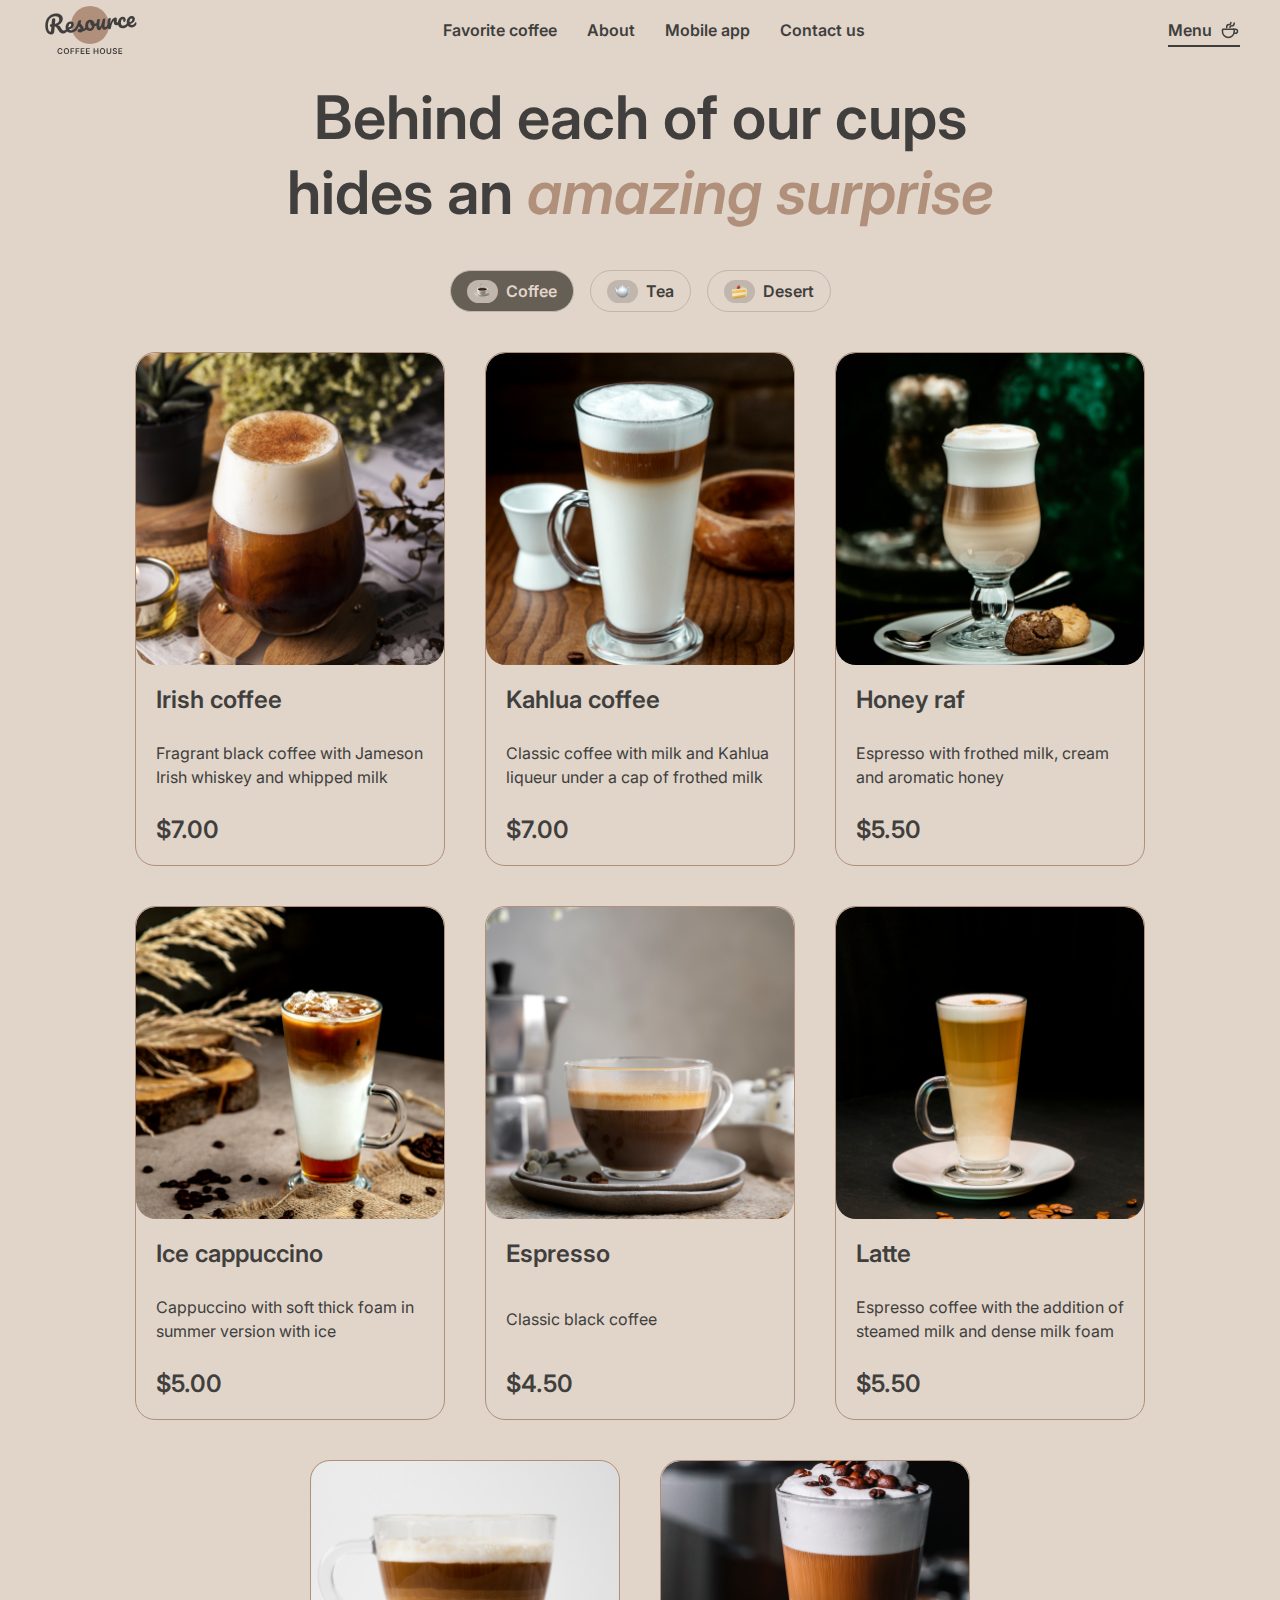
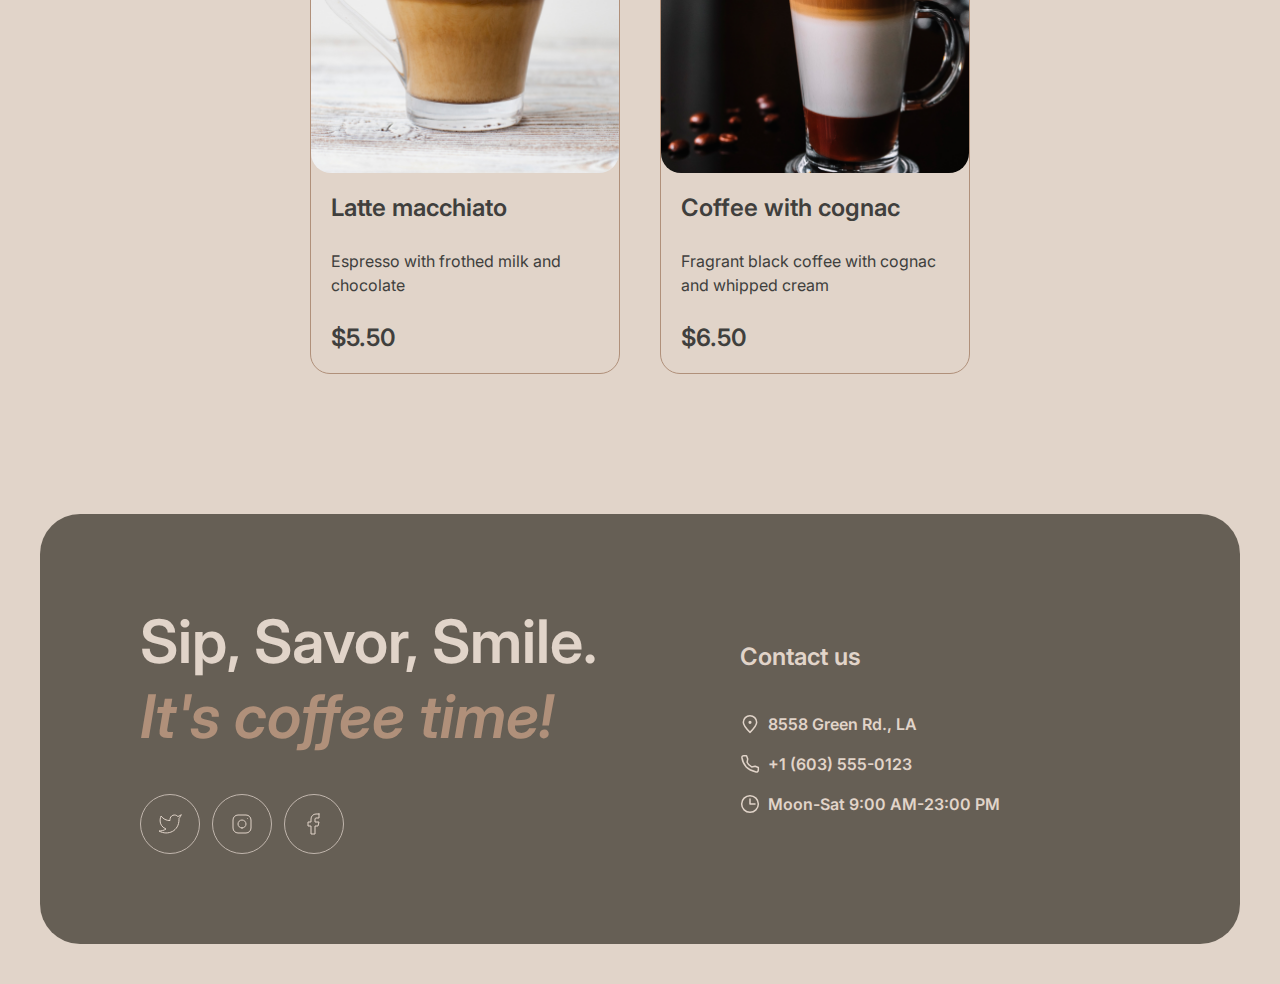
==== menu.html @ 178082c5 "feat: add adaptive all page on site" ====
<!DOCTYPE html>
<html lang="en">
<head>
    <meta charset="UTF-8">
    <meta name="viewport" content="width=device-width, initial-scale=1.0">
    <title>Coffee House</title>
    <link rel="stylesheet" href="style/styleMenu.css">
    <link rel="apple-touch-icon" sizes="180x180" href="assets/favicons/android-chrome-192x192.png">
    <link rel="icon" type="image/png" sizes="32x32" href="assets/favicons/favicon-32x32.png">
    <link rel="icon" type="image/png" sizes="16x16" href="assets/favicons/favicon-16x16.png">
    <link rel="manifest" href="/site.webmanifest">
    <script src="script/scriptMenu.js" defer ></script>
</head>
<body>
    <header class="navigation">
        <div class="container">
        <div class="nav">
            <div class="logo">
                <a href="index.html"><img src="assets/logo.svg" alt="logo"></a>
            </div>
            <div class="burger-icon">
                <span></span>
            </div>
            <div class="nav-links">
                <ul class="nav-links-ul">
                    <li class="nav-li"><a class="nav-li-a" href="#favorite-coffee">Favorite coffee</a></li>
                    <li class="nav-li"> <a class="nav-li-a" href="#about">About</a></li>
                    <li class="nav-li"><a class="nav-li-a" href="#mobile-app">Mobile app</a></li>
                    <li class="nav-li"><a class="nav-li-a" href="#contact-us">Contact us</a></li>
                </ul>
            </div>
            <div class="menu">
                <a class="menu-nav-a" href="menu.html">Menu</a>
                <img src="assets/coffee-cup.svg" alt="menu-icon">
            </div>
            <!-- Burger-menu -->
            <div class="burger-menu">
                <div class="nav-links-burger">
                    <ul class="nav-links-ul-burger">
                        <li class="nav-li-burger"><a class="nav-li-a-burger" href="#favorite-coffee">Favorite coffee</a></li>
                        <li class="nav-li-burger"><a class="nav-li-a-burger" href="#about">About</a></li>
                        <li class="nav-li-burger"><a class="nav-li-a-burger" href="#mobile-app">Mobile app</a></li>
                        <li class="nav-li-burger"><a class="nav-li-a-burger" href="#contact-us">Contact us</a></li>
                    </ul>
                </div>
                <div class="menu-burger">
                    <a class="menu-nav-a-burger" href="menu.html">Menu</a>
                    <img src="assets/coffee-cup.svg" alt="menu-icon-burger">
                </div>
            </div>
        </div>
        </div>
    </header>
    <main class="main-menu">
        <div class="container">
            <div class="menu-page-block">
                <div class="menu-page-block-title">
                    <div class="menu-page-title">
                    <h1 class="menu-page-h1">Behind each of our cups hides an <span class="menu-page-span">amazing surprise </span></h1>
                    </div>
                    <div class="menu-page-links">
                        <div class="menu-page-ul">
                            <a href="#" class="menu-page-a"><img class="menu-page-li-a-img" src="assets/🫖.png" alt="">Coffee</a>
                            <a href="menuTea.html" class="menu-page-a"><img class="menu-page-li-a-img" src="assets/🫖 (1).png" alt="">Tea</a>
                            <a href="menuDesert.html" class="menu-page-a"><img class="menu-page-li-a-img" src="assets/🫖 (2).png" alt="">Desert</a>
                        </div>
                    </div>
                </div>
                <div class="menu-page-full-assortiment">
                    <div class="menu-page-images">
                        <div class="menu-page-images-img">
                            <img class="menu-page-img" src="assets/coffee-1.png" alt="coffee-1">
                        </div>
                        <div class="menu-page-description-coffee">
                            <h4 class="menu-page-h4">Irish coffee</h4>
                            <P class="menu-page-p">Fragrant black coffee with Jameson Irish whiskey and whipped milk</P>
                            <h3 class="menu-page-h3-price">$7.00</h3>
                        </div>
                    </div>
                    <div class="menu-page-images">
                        <div class="menu-page-images-img">
                            <img class="menu-page-img" src="assets/coffee-2.png" alt="coffee-2">
                        </div>
                        <div class="menu-page-description-coffee">
                            <h4 class="menu-page-h4">Kahlua coffee</h4>
                            <P class="menu-page-p">Classic coffee with milk and Kahlua liqueur under a cap of frothed milk</P>
                            <h3 class="menu-page-h3-price">$7.00</h3>
                        </div>
                    </div>
                    <div class="menu-page-images">
                        <div class="menu-page-images-img">
                            <img class="menu-page-img" src="assets/coffee-3.png" alt="">
                        </div>
                        <div class="menu-page-description-coffee">
                            <h4 class="menu-page-h4">Honey raf</h4>
                            <P class="menu-page-p">Espresso with frothed milk, cream and aromatic honey</P>
                            <h3 class="menu-page-h3-price">$5.50</h3>
                        </div>
                    </div>
                    <div class="menu-page-images">
                        <div class="menu-page-images-img">
                            <img class="menu-page-img" src="assets/coffee-4.png" alt="">
                        </div>
                        <div class="menu-page-description-coffee">
                            <h4 class="menu-page-h4">Ice cappuccino</h4>
                            <P class="menu-page-p">Cappuccino with soft thick foam in summer version with ice</P>
                            <h3 class="menu-page-h3-price">$5.00</h3>
                        </div>
                    </div>
                    <div class="menu-page-images">
                        <div class="menu-page-images-img">
                            <img class="menu-page-img" src="assets/coffee-5.png" alt="">
                        </div>
                        <div class="menu-page-description-coffee">
                            <h4 class="menu-page-h4">Espresso</h4>
                            <P class="menu-page-p">Classic black coffee</P>
                            <h3 class="menu-page-h3-price">$4.50</h3>
                        </div>
                    </div>
                    <div class="menu-page-images">
                        <div class="menu-page-images-img">
                            <img class="menu-page-img" src="assets/coffee-6.png" alt="">
                        </div>
                        <div class="menu-page-description-coffee">
                            <h4 class="menu-page-h4">Latte</h4>
                            <P class="menu-page-p">Espresso coffee with the addition of steamed milk and dense milk foam</P>
                            <h3 class="menu-page-h3-price">$5.50</h3>
                        </div>
                    </div>
                    <div class="menu-page-images">
                        <div class="menu-page-images-img">
                            <img class="menu-page-img" src="assets/coffee-7.png" alt="">
                        </div>
                        <div class="menu-page-description-coffee">
                            <h4 class="menu-page-h4">Latte macchiato</h4>
                            <P class="menu-page-p">Espresso with frothed milk and chocolate</P>
                            <h3 class="menu-page-h3-price">$5.50</h3>
                        </div>
                    </div>
                    <div class="menu-page-images">
                        <div class="menu-page-images-img">
                            <img class="menu-page-img" src="assets/coffee-8.png" alt="">
                        </div>
                        <div class="menu-page-description-coffee">
                            <h4 class="menu-page-h4">Coffee with cognac</h4>
                            <P class="menu-page-p">Fragrant black coffee with cognac and whipped cream</P>
                            <h3 class="menu-page-h3-price">$6.50</h3>
                        </div>
                    </div>
                </div>
                <div class="refresh-assoriment">
                    <a class="refresh-assortiment-button"><img class="refresh-img" src="assets/button-icon-dark.svg" alt=""></a>
                </div>
            </div>
        </div>
    </main>
    <footer class="footer" id="contact-us">
        <div class="container">
            <div class="footer-block">
                <div class="footer-coffee-time">
                    <h1 class="h1-footer-coffee-time">
                        Sip, Savor, Smile. <span class="span-footer-coffee-time">It's coffee time!</span></h1>
                    <div class="footer-social-network">
                        <a class="a-icon-footer-social" href="#"><img class="icon-footer-social-network" src="assets/twitter.svg" alt=""></a>
                        <a class="a-icon-footer-social" href="#"><img class="icon-footer-social-network" src="assets/instagram.svg" alt=""></a>
                        <a class="a-icon-footer-social" href="#"><img class="icon-footer-social-network" src="assets/facebook.svg" alt=""></a>
                    </div>
                </div>
                <div class="footer-contact-us">
                    <h1 class="footer-contact-us-title">Contact us</h1>
                    <div class="footer-contact-us-info">
                        <ul class="ul-footer-contact-us-info" >
                            <li class="li-footer-contact-us-info" >
                                <address class="a-footer-contact-us-info">
                                <img src="assets/pin-alt.svg" alt="">
                                <a class="a-footer-contact-us-info-text" href="https://maps.google.com?q=8558%20Green%20Rd.,%20LA" target="_blank">
                                    8558 Green Rd., LA
                                </a>
                            </address></li>
                            <li class="li-footer-contact-us-info" ><a  class="a-footer-contact-us-info" href="tel:+380931158146"> <img src="assets/phone.svg" alt="">+1 (603) 555-0123</a></li>
                            <li class="li-footer-contact-us-info" ><img src="assets/clock.svg" alt="">Moon-Sat 9:00 AM-23:00 PM</li>
                        </ul>
                    </div>
                </div>
            </div>
        </div>
    </footer>
</body>
</html>
---- style/styleMenu.css ----
@import url('https://fonts.googleapis.com/css2?family=Inter:wght@400;600;700&display=swap');
@import url('https://fonts.googleapis.com/css2?family=Manrope:wght@400;700&display=swap');
* {
    padding: 0;
    margin: 0;
    box-sizing: border-box;
}
ul {
    list-style-type: none;
}

a {
    text-decoration: none;
}
html {
    scroll-behavior: smooth;
}

body {
    background: #E1D4C9;
}
body._lock {
    overflow: hidden;
}
.hidden {
    display: none !important;
}

.container {
    max-width: 90rem;
    margin: 0 auto;
    padding: 0 40px;
}
 /* Navigation block */

.navigation {
    margin-bottom: 20px;
}
.nav {
    display: flex;
    justify-content: space-between;
    height: 60px;
}
.logo {
    z-index: 5;
}
.nav-links {
    display: flex;
    align-items: center;
}

.nav-links-ul {
    display: flex;
    gap: 30px;
}
.nav-li {
    position: relative;
    display: inline-block;
    color: #403F3D;
    font-family: Inter;
    font-size: 16px;
    font-style: normal;
    font-weight: 600;
    line-height: 150%;
    cursor: pointer;
}




.nav-li:before,
.nav-li:after {
    content: '';
    position: absolute;
    width: 0;
    height: 2px;
    bottom: -4px;
    transition: width 0.5s ease;
}

.nav-li:before {
    left: 50%;
    background-color: #403F3D;
    transform-origin: 100% 50%;
}

.nav-li:after {
    right: 50%;
    background-color: #403F3D;
    transform-origin: 0 50%;
}

.nav-li:hover:before,
.nav-li:hover:after {
    width: 50%;
}
.nav-li-a {
    color: #403F3D;
}


.nav-li-last:before {
    left: 50%;
    background-color: #403F3D;
    transform-origin: 100% 50%;
}

.nav-li-last:after {
    right: 50%;
    background-color: #403F3D;
    transform-origin: 0 50%;
}

.nav-li-last:hover:before,
.nav-li-last:hover:after {
    width: 50%;
}


.menu {
    display: flex;
    align-items: center;
    position: relative;
}



.menu-nav-a {
    position: relative;
    display: relative;
    color: #403F3D;
    font-family: Inter;
    font-size: 16px;
    font-style: normal;
    font-weight: 600;
    line-height: 150%;
    padding-right: 8px ;
}

.menu:before,
.menu:after {
    content: '';
    position: absolute;
    width: 100%;
    height: 2px;
    bottom: 13px;
    transition: width 0.5s ease;
    background-color: #403F3D;
}





/*  Menu page coffee block */




.menu-page-block {
    margin-bottom: 100px;
}
.menu-page-block-title {
    display: flex;
    justify-content: center;
    align-items: center;
    flex-direction: column;
    margin-bottom: 40px;
}
.menu-page-title {
    text-align: center;
    max-width: 800px;
    margin-bottom: 40px;
}

.menu-page-h1 {
color: #403F3D;
text-align: center;
font-family: Inter;
font-size: 60px;
font-style: normal;
font-weight: 600;
line-height: 125%;
}
.menu-page-span {
color: #B0907A;
font-family: Inter;
font-size: 60px;
font-style: italic;
font-weight: 600;
line-height: 125%;
}
.menu-page-links {
    display: flex;
}
.menu-page-ul {
    display: flex;
    gap: 16px;
    justify-content: center;
}
.menu-page-a {
display: flex;
padding: 8px 16px;
justify-content: center;
align-items: center;
gap: 8px;
border-radius: 100px;
border: 1px solid #C1B6AD;
color: #403F3D;
font-family: Inter;
font-size: 16px;
font-style: normal;
font-weight: 600;
line-height: 150%;
cursor: pointer;
}
.menu-page-a:nth-child(1) {
    background: #665F55;
    color: #E1D4C9;
}
.menu-page-a:hover {
    background: #665F55;
    color: #E1D4C9;
}

.menu-page-li-a-img {
display: flex;
padding: 3px 7px;
justify-content: center;
align-items: center;
border-radius: 100px;
background:#C1B6AD;
}
.menu-page-full-assortiment {
    display: flex;
    flex-wrap: wrap;
    justify-content: center;
    gap: 40px;
}
.menu-page-images {
display: flex;
flex-direction: column;
max-width: 310px;
border: solid 1px #B0907A;
border-radius: 20px;
cursor: pointer;
position: relative;
overflow: hidden;
}
.menu-page-images-img {
    position: relative;
    overflow: hidden;
    border-radius: 20px;
}
.menu-page-img {
    height: 100%;
    width: 100%;
    transition: transform 0.5s ease-out;
}
.menu-page-img:hover {
    transform: scale(1.1);
}
.menu-page-description-coffee {
    display: flex;
    flex-direction: column;
    height: 200px;
    padding: 20px;
    justify-content: space-between;
}
.menu-page-h4 {
color: #403F3D;
font-family: Inter;
font-size: 24px;
font-style: normal;
font-weight: 600;
line-height: 125%;
}
.menu-page-p {
color: #403F3D;
font-family: Inter;
font-size: 16px;
font-style: normal;
font-weight: 400;
line-height: 150%;
}
.menu-page-h3-price {
color:#403F3D;
font-family: Inter;
font-size: 24px;
font-style: normal;
font-weight: 600;
line-height: 125%;
}
.refresh-assoriment {
    display: flex;
    justify-content: center;
    margin-top: 40px;
}
.refresh-img {
    border-radius: 100px;
}

/* footer */

.footer {
    margin-bottom: 40px;
}
.footer-block {
    display: flex;
    background-color: #665F55;
    align-items: center;
    border-radius: 40px;
    gap: 100px;
    height: 430px;
}
.footer-coffee-time {
    width: 530px;
    height: 250px;
    margin-left: 100px;
}
.h1-footer-coffee-time {
color: #E1D4C9;
font-family: Inter;
font-size: 60px;
font-style: normal;
font-weight: 600;
line-height: 125%;
margin-bottom: 40px;
}
.span-footer-coffee-time {
    color: #B0907A;
    font-family: Inter;
    font-size: 60px;
    font-style: italic;
    font-weight: 600;
    line-height: 125%;
}
.footer-social-network {
    display: flex;
    gap: 12px;
    height: 60px;
}

.a-icon-footer-social {
    display: flex;
    flex-direction: row;
    width: 60px;
    height: 60px;
    border-radius: 100px;
    border: 1px solid #C1B6AD;
    align-items: center;
    justify-content: center;
    transition: background-color 0.5s ease;
}
.a-icon-footer-social:hover {
    background-color: #E1D4C9;
    color: #000;
}
.icon-footer-social-network {
    width: 24px;
    height: 24px;
    transition: color 0.5s ease;
}
.a-icon-footer-social:hover .icon-footer-social-network {
    filter: invert(1);
    color: #000;
}

.footer-contact-us {
    width: 530px;
    display: flex;
    flex-direction: column;
    gap: 40px;
}
.footer-contact-us-title {
color: #E1D4C9;
font-family: Inter;
font-size: 24px;
font-style: normal;
font-weight: 600;
line-height: 125%;
}
.footer-contact-us-info {
    display: flex;
    flex-direction: column;
    gap: 4px;
}
.ul-footer-contact-us-info {
    display: flex;
    flex-direction: column;
    gap: 16px;
}

.li-footer-contact-us-info {
display: flex;
justify-items: center;
color: #E1D4C9;
font-family: Inter;
font-size: 16px;
font-style: normal;
font-weight: 600;
line-height: 150%;
gap: 8px;
align-items: center;
}

.a-footer-contact-us-info::before {
    content: "";
    position: absolute;
    bottom: -5px;
    left: 50%;
    width: 0;
    height: 2px;
    background-color: #E1D4C9;
    transition: width 0.3s ease;
    transform: translateX(-50%);
    gap: 4px;
}

.a-footer-contact-us-info:hover::before {
    width: 100%;
}


.a-footer-contact-us-info {
    color: #E1D4C9;
font-family: Inter;
font-size: 16px;
font-style: normal;
font-weight: 600;
line-height: 150%;
position: relative;
cursor: pointer;
display: flex;
gap: 8px;
}
.a-footer-contact-us-info-text {
    color: #E1D4C9;
    font-family: Inter;
    font-size: 16px;
    font-style: normal;
    font-weight: 600;
    line-height: 150%;
    position: relative;
    cursor: pointer;
    display: flex;
    gap: 8px;
}


/*  BURGER MENU */

.burger-icon {
    display: none;
    cursor: pointer;
}
.burger-menu {
    display: none;
}



/* MEDIA */

@media screen and (max-width: 980px) {
    .h1-footer-coffee-time, .span-footer-coffee-time {
        font-size: 40px;
    }
    .footer-coffee-time {
        width: 440px;
        height: 200px;
        margin-left: 100px;
    }
    .footer-contact-us-title {
        font-size: 16px;
        line-height: 100%;
    }
    .footer-contact-us {
        width: 440px;
        height: 230px;
    }
    .li-footer-contact-us-info {
        font-size: 12px;
        line-height: 125%;
    }
    .a-footer-contact-us-info {
        font-size: 12px;
        line-height: 125%;
    }
    .menu-page-h1, .menu-page-span {
        font-size: 60px;
    }
}


@media screen and (max-width: 768px) {
    .burger-icon {
        z-index: 5;
        display: block;
        position: relative;
        width: 44px;
        height: 44px;
        cursor: pointer;
        border: 1px solid #665F55;
        border-radius: 50%;
        top: 5px;
    }
    .burger-icon span,
    .burger-icon::before {
        left: 0;
        position: absolute;
        height: 5%;
        width: 50%;
        transition: all 0.3 ease 0s;
        background-color: #403F3D;
    }
    .burger-icon::before,
    .burger-icon::after {
        content: '';
    }
    .burger-icon::before {
        top: 15px;
        left: 10px;
    }
    .burger-icon span {
        bottom: 15px;
        left: 10px;
    }
    .burger-icon._active span {
        top: 50%;
        transform: rotate(-45deg);
    }
    .burger-icon._active::before {
        top: 50%;
        transform: rotate(45deg);
    }

    .nav-links {
        display: none;
    }
    .menu {
        display: none;
    }
    .nav::before {
        content: '';
        position: fixed;
        top: 0;
        left: 0;
        width: 100%;
        height: 70px;
    }

    .burger-menu {
        transform: translate(100%, 0px);
        display: flex;
        flex-direction: column;
        position: fixed;
        top: 0;
        left: 0;
        width: 100%;
        height: 100%;
        background-color: #E1D4C9;
        transition: transform 0.3s ease;
        overflow: auto;
        align-items: center;
        text-align: center;
        justify-content: center;
        gap: 100px;
        z-index: 1;
    }
    .burger-menu._active {
        transform: translate(0px, 0px);
    }
    .nav-links-burger {
        display: flex;
    }
    .nav-links-ul-burger {
        display: flex;
        flex-direction: column;
        gap: 60px;
    }
    .nav-li-a-burger {
        color: #403F3D;
        font-size: 32px;
        font-style: normal;
        font-weight: 600;
        line-height: 125%;
    }
    .menu-nav-a-burger {
        color: #403F3D;
        font-family: Inter;
        font-size: 32px;
        font-style: normal;
        font-weight: 600;
        line-height: 125%;
    }
    .footer-block {
        flex-direction: column;
        height: 100%;
        padding: 100px 0;
    }
    .footer-coffee-time {
        max-width: 568px;
        height: 100%;
        margin: 0;
    }
    .h1-footer-coffee-time, .span-footer-coffee-time {
        font-size: 60px;
    }
    .footer-contact-us {
        max-width: 568px;
        height: 100%;
    }
    .footer-contact-us-title {
        font-size: 24px;
        line-height: 125%;
    }
    .li-footer-contact-us-info {
        font-size: 16px;
        line-height: 150%;
    }
    .a-footer-contact-us-info {
        font-size: 16px;
        line-height: 150%;
    }

    @media screen and (max-width: 600px) {
        .buttons-mobile-app-download {
            flex-direction: column;
        }
        .footer-coffee-time {
            width: 316px;
        }
        .footer-contact-us {
            width: 316px;
        }
    }

    @media screen and (max-width: 460px) {
        .container {
            padding: 0 16px;
        }
    }
    @media screen and (max-width: 380px) {
        .menu-page-ul {
            gap: 8px;
        }
    }
}
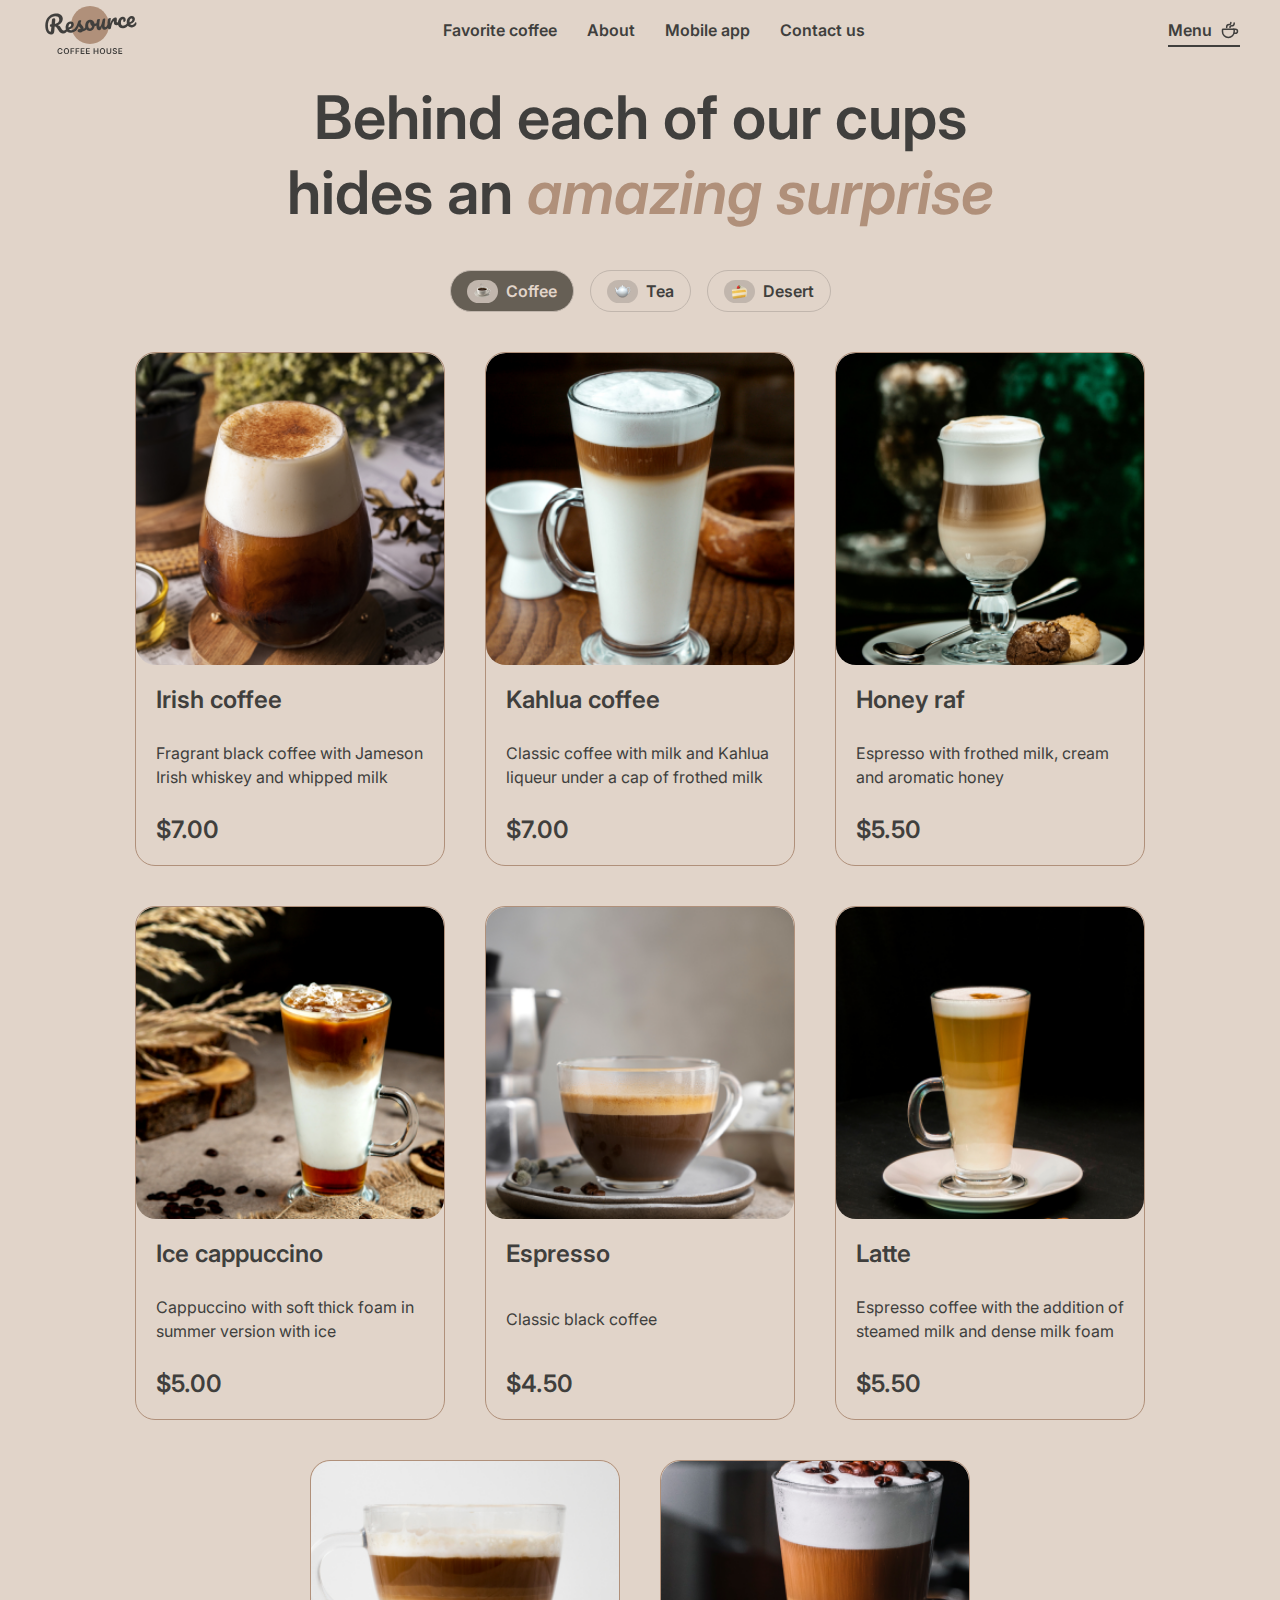
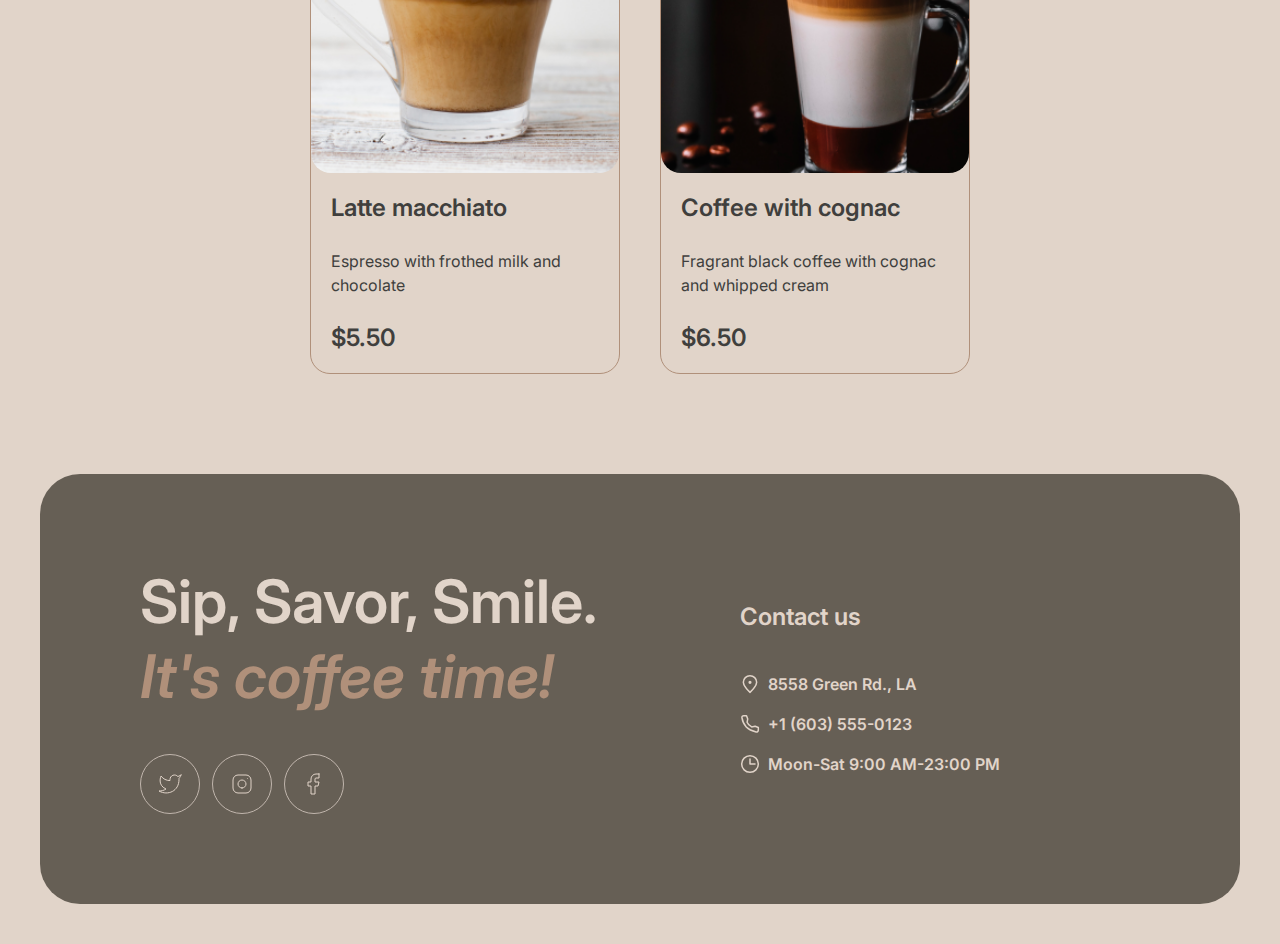
==== commit 27eccf3f: "fix: page menu, add functional on page" ====
--- a/menu.html
+++ b/menu.html
@@ -23,9 +23,9 @@
             </div>
             <div class="nav-links">
                 <ul class="nav-links-ul">
-                    <li class="nav-li"><a class="nav-li-a" href="#favorite-coffee">Favorite coffee</a></li>
-                    <li class="nav-li"> <a class="nav-li-a" href="#about">About</a></li>
-                    <li class="nav-li"><a class="nav-li-a" href="#mobile-app">Mobile app</a></li>
+                    <li class="nav-li"><a class="nav-li-a" href="index.html#favorite-coffee">Favorite coffee</a></li>
+                    <li class="nav-li"> <a class="nav-li-a" href="index.html#about">About</a></li>
+                    <li class="nav-li"><a class="nav-li-a" href="index.html#mobile-app">Mobile app</a></li>
                     <li class="nav-li"><a class="nav-li-a" href="#contact-us">Contact us</a></li>
                 </ul>
             </div>
@@ -37,9 +37,9 @@
             <div class="burger-menu">
                 <div class="nav-links-burger">
                     <ul class="nav-links-ul-burger">
-                        <li class="nav-li-burger"><a class="nav-li-a-burger" href="#favorite-coffee">Favorite coffee</a></li>
-                        <li class="nav-li-burger"><a class="nav-li-a-burger" href="#about">About</a></li>
-                        <li class="nav-li-burger"><a class="nav-li-a-burger" href="#mobile-app">Mobile app</a></li>
+                        <li class="nav-li-burger"><a class="nav-li-a-burger" href="index.html#favorite-coffee">Favorite coffee</a></li>
+                        <li class="nav-li-burger"><a class="nav-li-a-burger" href="index.html#about">About</a></li>
+                        <li class="nav-li-burger"><a class="nav-li-a-burger" href="index.html#mobile-app">Mobile app</a></li>
                         <li class="nav-li-burger"><a class="nav-li-a-burger" href="#contact-us">Contact us</a></li>
                     </ul>
                 </div>
@@ -60,14 +60,14 @@
                     </div>
                     <div class="menu-page-links">
                         <div class="menu-page-ul">
-                            <a href="#" class="menu-page-a"><img class="menu-page-li-a-img" src="assets/🫖.png" alt="">Coffee</a>
-                            <a href="menuTea.html" class="menu-page-a"><img class="menu-page-li-a-img" src="assets/🫖 (1).png" alt="">Tea</a>
-                            <a href="menuDesert.html" class="menu-page-a"><img class="menu-page-li-a-img" src="assets/🫖 (2).png" alt="">Desert</a>
-                        </div>
-                    </div>
-                </div>
-                <div class="menu-page-full-assortiment">
-                    <div class="menu-page-images">
+                            <a id="menu-coffee"  class="menu-page-a coffee-active-menu menu-active"><img class="menu-page-li-a-img" src="assets/🫖.png" alt="">Coffee</a>
+                            <a id="menu-tea"  class="menu-page-a tea-active-menu"><img class="menu-page-li-a-img" src="assets/🫖 (1).png" alt="">Tea</a>
+                            <a id="menu-desert" class="menu-page-a desert-active-menu"><img class="menu-page-li-a-img" src="assets/🫖 (2).png" alt="">Desert</a>
+                        </div>
+                    </div>
+                </div>
+                <div class="menu-page-full-assortiment menu-coffee-assortiment">
+                    <div class="menu-page-images page-images-coffee">
                         <div class="menu-page-images-img">
                             <img class="menu-page-img" src="assets/coffee-1.png" alt="coffee-1">
                         </div>
@@ -77,7 +77,7 @@
                             <h3 class="menu-page-h3-price">$7.00</h3>
                         </div>
                     </div>
-                    <div class="menu-page-images">
+                    <div class="menu-page-images page-images-coffee">
                         <div class="menu-page-images-img">
                             <img class="menu-page-img" src="assets/coffee-2.png" alt="coffee-2">
                         </div>
@@ -87,7 +87,7 @@
                             <h3 class="menu-page-h3-price">$7.00</h3>
                         </div>
                     </div>
-                    <div class="menu-page-images">
+                    <div class="menu-page-images page-images-coffee">
                         <div class="menu-page-images-img">
                             <img class="menu-page-img" src="assets/coffee-3.png" alt="">
                         </div>
@@ -97,7 +97,7 @@
                             <h3 class="menu-page-h3-price">$5.50</h3>
                         </div>
                     </div>
-                    <div class="menu-page-images">
+                    <div class="menu-page-images page-images-coffee">
                         <div class="menu-page-images-img">
                             <img class="menu-page-img" src="assets/coffee-4.png" alt="">
                         </div>
@@ -107,7 +107,7 @@
                             <h3 class="menu-page-h3-price">$5.00</h3>
                         </div>
                     </div>
-                    <div class="menu-page-images">
+                    <div class="menu-page-images page-images-coffee">
                         <div class="menu-page-images-img">
                             <img class="menu-page-img" src="assets/coffee-5.png" alt="">
                         </div>
@@ -117,7 +117,7 @@
                             <h3 class="menu-page-h3-price">$4.50</h3>
                         </div>
                     </div>
-                    <div class="menu-page-images">
+                    <div class="menu-page-images page-images-coffee">
                         <div class="menu-page-images-img">
                             <img class="menu-page-img" src="assets/coffee-6.png" alt="">
                         </div>
@@ -127,7 +127,7 @@
                             <h3 class="menu-page-h3-price">$5.50</h3>
                         </div>
                     </div>
-                    <div class="menu-page-images">
+                    <div class="menu-page-images page-images-coffee">
                         <div class="menu-page-images-img">
                             <img class="menu-page-img" src="assets/coffee-7.png" alt="">
                         </div>
@@ -137,7 +137,7 @@
                             <h3 class="menu-page-h3-price">$5.50</h3>
                         </div>
                     </div>
-                    <div class="menu-page-images">
+                    <div class="menu-page-images page-images-coffee">
                         <div class="menu-page-images-img">
                             <img class="menu-page-img" src="assets/coffee-8.png" alt="">
                         </div>
@@ -148,7 +148,137 @@
                         </div>
                     </div>
                 </div>
-                <div class="refresh-assoriment">
+                <div class="refresh-assoriment refresh-assort-coffee hidden">
+                    <a class="refresh-assortiment-button"><img class="refresh-img" src="assets/button-icon-dark.svg" alt=""></a>
+                </div>
+                <div class="menu-page-full-assortiment menu-tea-assortiment hidden">
+                    <div class="menu-page-images page-images-tea">
+                        <div class="menu-page-images-img">
+                            <img class="menu-page-img" src="assets/tea-1.png" alt="coffee-1">
+                        </div>
+                        <div class="menu-page-description-coffee">
+                            <h4 class="menu-page-h4">Irish coffee</h4>
+                            <P class="menu-page-p">Fragrant black coffee with Jameson Irish whiskey and whipped milk</P>
+                            <h3 class="menu-page-h3-price">$7.00</h3>
+                        </div>
+                    </div>
+                    <div class="menu-page-images page-images-tea">
+                        <div class="menu-page-images-img">
+                            <img class="menu-page-img" src="assets/tea-2.png" alt="coffee-2">
+                        </div>
+                        <div class="menu-page-description-coffee">
+                            <h4 class="menu-page-h4">Kahlua coffee</h4>
+                            <P class="menu-page-p">Classic coffee with milk and Kahlua liqueur under a cap of frothed milk</P>
+                            <h3 class="menu-page-h3-price">$7.00</h3>
+                        </div>
+                    </div>
+                    <div class="menu-page-images page-images-tea">
+                        <div class="menu-page-images-img">
+                            <img class="menu-page-img" src="assets/tea-3.png" alt="">
+                        </div>
+                        <div class="menu-page-description-coffee">
+                            <h4 class="menu-page-h4">Honey raf</h4>
+                            <P class="menu-page-p">Espresso with frothed milk, cream and aromatic honey</P>
+                            <h3 class="menu-page-h3-price">$5.50</h3>
+                        </div>
+                    </div>
+                    <div class="menu-page-images page-images-tea">
+                        <div class="menu-page-images-img">
+                            <img class="menu-page-img" src="assets/tea-4.png" alt="">
+                        </div>
+                        <div class="menu-page-description-coffee">
+                            <h4 class="menu-page-h4">Ice cappuccino</h4>
+                            <P class="menu-page-p">Cappuccino with soft thick foam in summer version with ice</P>
+                            <h3 class="menu-page-h3-price">$5.00</h3>
+                        </div>
+                    </div>
+                </div>
+                <div class="refresh-assoriment refresh-assort-tea hidden">
+                    <a class="refresh-assortiment-button"><img class="refresh-img" src="assets/button-icon-dark.svg" alt=""></a>
+                </div>
+                <div class="menu-page-full-assortiment menu-desert-assortiment hidden">
+                    <div class="menu-page-images page-images-desert">
+                        <div class="menu-page-images-img">
+                            <img class="menu-page-img" src="assets/dessert-1.png" alt="coffee-1">
+                        </div>
+                        <div class="menu-page-description-coffee">
+                            <h4 class="menu-page-h4">Irish coffee</h4>
+                            <P class="menu-page-p">Fragrant black coffee with Jameson Irish whiskey and whipped milk</P>
+                            <h3 class="menu-page-h3-price">$7.00</h3>
+                        </div>
+                    </div>
+                    <div class="menu-page-images page-images-desert">
+                        <div class="menu-page-images-img">
+                            <img class="menu-page-img" src="assets/dessert-2.png" alt="coffee-2">
+                        </div>
+                        <div class="menu-page-description-coffee">
+                            <h4 class="menu-page-h4">Kahlua coffee</h4>
+                            <P class="menu-page-p">Classic coffee with milk and Kahlua liqueur under a cap of frothed milk</P>
+                            <h3 class="menu-page-h3-price">$7.00</h3>
+                        </div>
+                    </div>
+                    <div class="menu-page-images page-images-desert">
+                        <div class="menu-page-images-img">
+                            <img class="menu-page-img" src="assets/dessert-3.png" alt="">
+                        </div>
+                        <div class="menu-page-description-coffee">
+                            <h4 class="menu-page-h4">Honey raf</h4>
+                            <P class="menu-page-p">Espresso with frothed milk, cream and aromatic honey</P>
+                            <h3 class="menu-page-h3-price">$5.50</h3>
+                        </div>
+                    </div>
+                    <div class="menu-page-images page-images-desert">
+                        <div class="menu-page-images-img">
+                            <img class="menu-page-img" src="assets/dessert-4.png" alt="">
+                        </div>
+                        <div class="menu-page-description-coffee">
+                            <h4 class="menu-page-h4">Ice cappuccino</h4>
+                            <P class="menu-page-p">Cappuccino with soft thick foam in summer version with ice</P>
+                            <h3 class="menu-page-h3-price">$5.00</h3>
+                        </div>
+                    </div>
+                    <div class="menu-page-images page-images-desert">
+                        <div class="menu-page-images-img">
+                            <img class="menu-page-img" src="assets/dessert-5.png" alt="">
+                        </div>
+                        <div class="menu-page-description-coffee">
+                            <h4 class="menu-page-h4">Espresso</h4>
+                            <P class="menu-page-p">Classic black coffee</P>
+                            <h3 class="menu-page-h3-price">$4.50</h3>
+                        </div>
+                    </div>
+                    <div class="menu-page-images page-images-desert">
+                        <div class="menu-page-images-img">
+                            <img class="menu-page-img" src="assets/dessert-6.png" alt="">
+                        </div>
+                        <div class="menu-page-description-coffee">
+                            <h4 class="menu-page-h4">Latte</h4>
+                            <P class="menu-page-p">Espresso coffee with the addition of steamed milk and dense milk foam</P>
+                            <h3 class="menu-page-h3-price">$5.50</h3>
+                        </div>
+                    </div>
+                    <div class="menu-page-images page-images-desert">
+                        <div class="menu-page-images-img">
+                            <img class="menu-page-img" src="assets/dessert-7.png" alt="">
+                        </div>
+                        <div class="menu-page-description-coffee">
+                            <h4 class="menu-page-h4">Latte macchiato</h4>
+                            <P class="menu-page-p">Espresso with frothed milk and chocolate</P>
+                            <h3 class="menu-page-h3-price">$5.50</h3>
+                        </div>
+                    </div>
+                    <div class="menu-page-images page-images-desert">
+                        <div class="menu-page-images-img">
+                            <img class="menu-page-img" src="assets/dessert-8.png" alt="">
+                        </div>
+                        <div class="menu-page-description-coffee">
+                            <h4 class="menu-page-h4">Coffee with cognac</h4>
+                            <P class="menu-page-p">Fragrant black coffee with cognac and whipped cream</P>
+                            <h3 class="menu-page-h3-price">$6.50</h3>
+                        </div>
+                    </div>
+                </div>
+                <div class="refresh-assoriment refresh-assort-desert hidden">
                     <a class="refresh-assortiment-button"><img class="refresh-img" src="assets/button-icon-dark.svg" alt=""></a>
                 </div>
             </div>
--- a/style/styleMenu.css
+++ b/style/styleMenu.css
@@ -214,10 +214,11 @@
 line-height: 150%;
 cursor: pointer;
 }
-.menu-page-a:nth-child(1) {
+.menu-active {
     background: #665F55;
     color: #E1D4C9;
 }
+
 .menu-page-a:hover {
     background: #665F55;
     color: #E1D4C9;
@@ -256,9 +257,10 @@
     height: 100%;
     width: 100%;
     transition: transform 0.5s ease-out;
+    transform: scale(1.1);
 }
 .menu-page-img:hover {
-    transform: scale(1.1);
+    transform: scale(1);
 }
 .menu-page-description-coffee {
     display: flex;
@@ -299,6 +301,11 @@
 .refresh-img {
     border-radius: 100px;
 }
+
+/* Modal window for menu */
+
+
+
 
 /* footer */
 
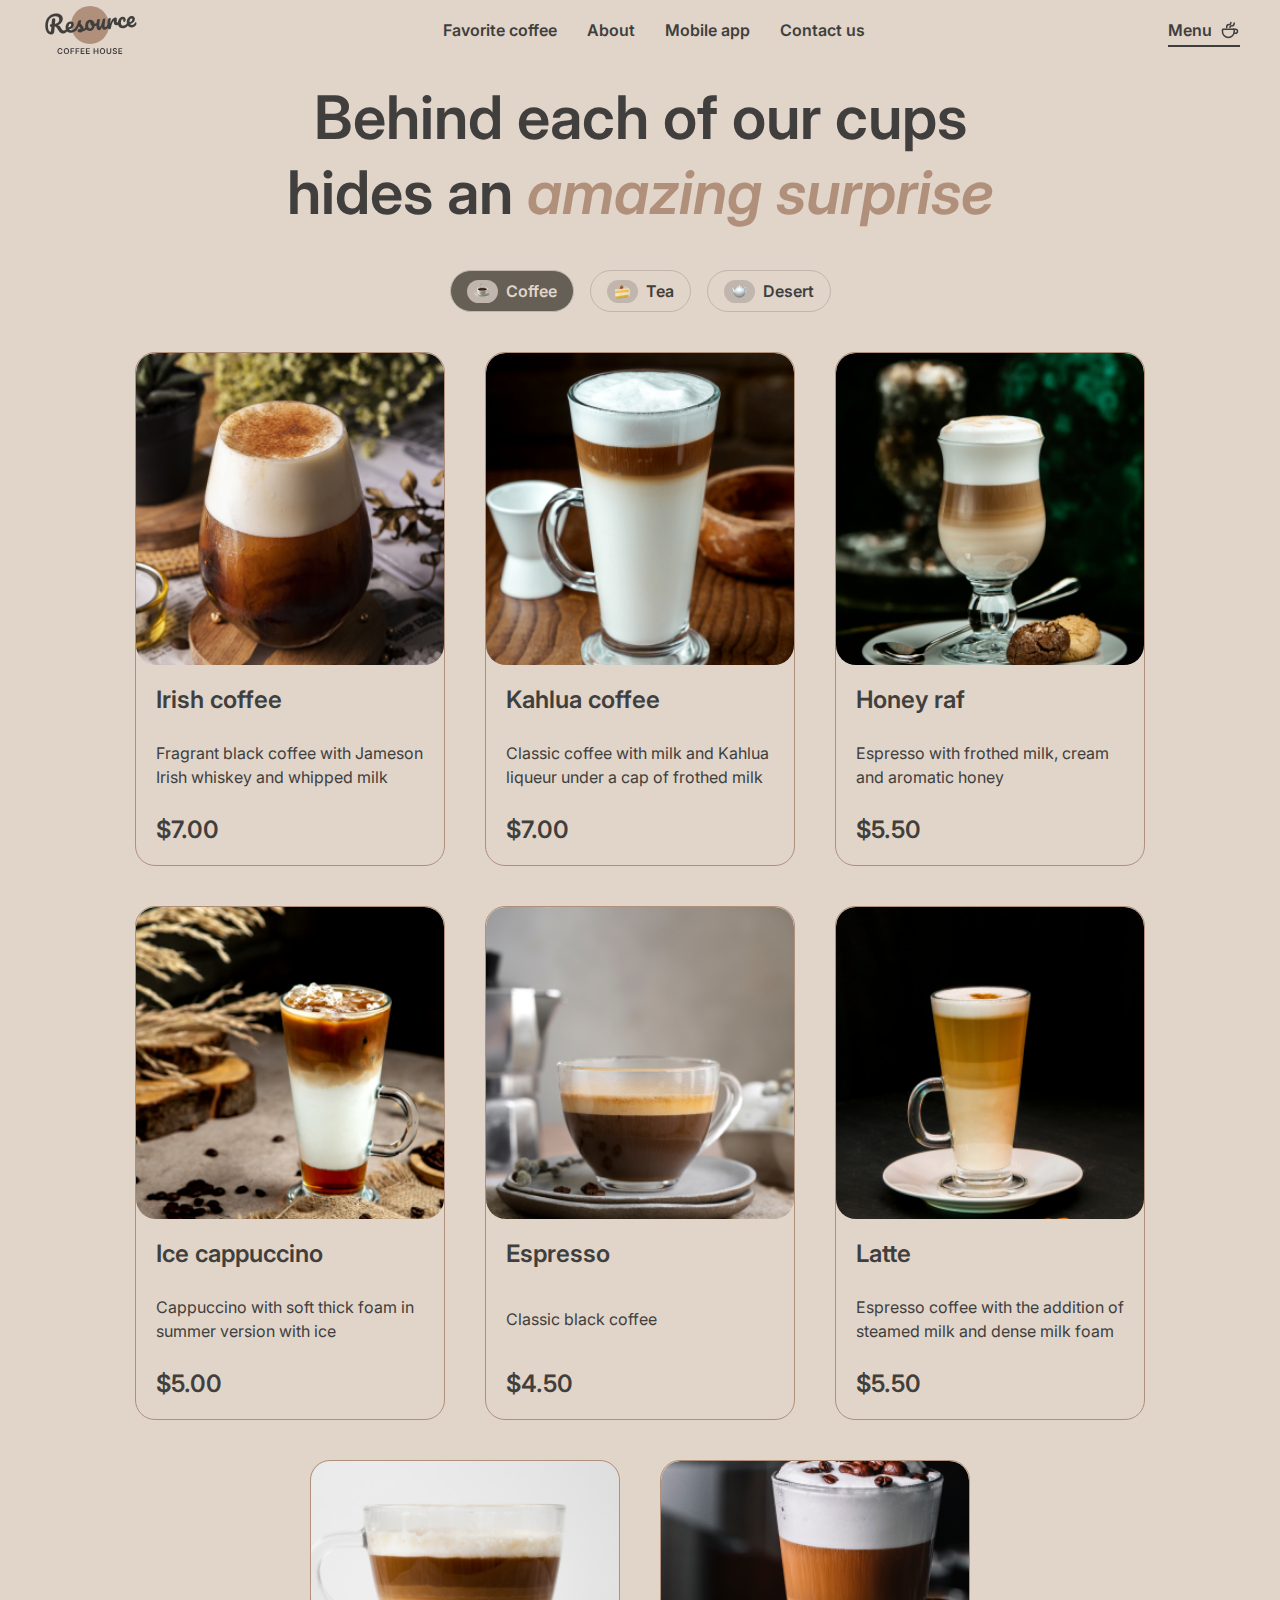
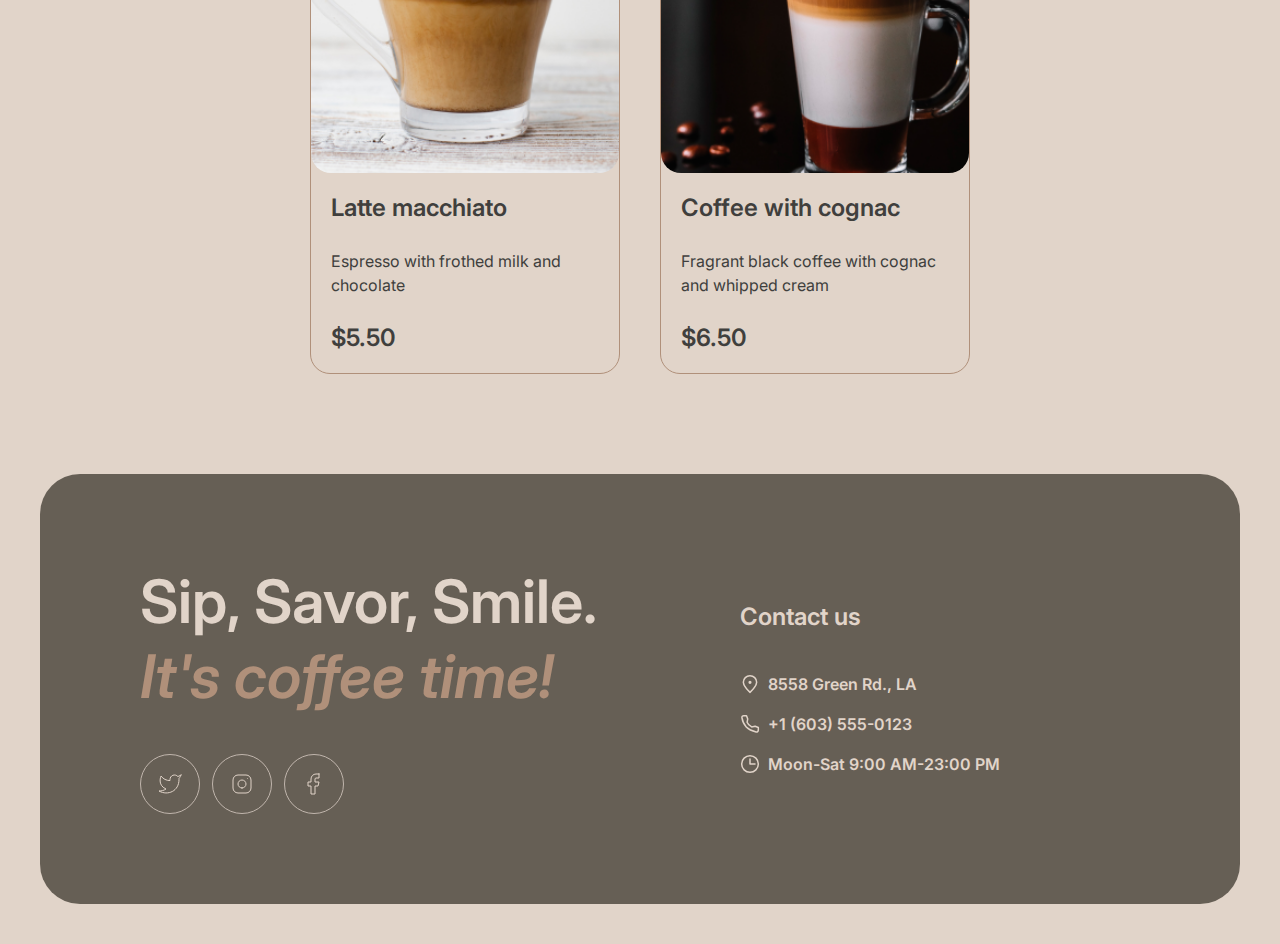
==== commit 9d919e9c: "feat: add more functional and fix some bugs" ====
--- a/menu.html
+++ b/menu.html
@@ -9,7 +9,7 @@
     <link rel="icon" type="image/png" sizes="32x32" href="assets/favicons/favicon-32x32.png">
     <link rel="icon" type="image/png" sizes="16x16" href="assets/favicons/favicon-16x16.png">
     <link rel="manifest" href="/site.webmanifest">
-    <script src="script/scriptMenu.js" defer ></script>
+    <script type="module" src="script/scriptMenu.js" defer ></script>
 </head>
 <body>
     <header class="navigation">
@@ -30,7 +30,7 @@
                 </ul>
             </div>
             <div class="menu">
-                <a class="menu-nav-a" href="menu.html">Menu</a>
+                <a class="menu-nav-a">Menu</a>
                 <img src="assets/coffee-cup.svg" alt="menu-icon">
             </div>
             <!-- Burger-menu -->
@@ -60,14 +60,14 @@
                     </div>
                     <div class="menu-page-links">
                         <div class="menu-page-ul">
-                            <a id="menu-coffee"  class="menu-page-a coffee-active-menu menu-active"><img class="menu-page-li-a-img" src="assets/🫖.png" alt="">Coffee</a>
-                            <a id="menu-tea"  class="menu-page-a tea-active-menu"><img class="menu-page-li-a-img" src="assets/🫖 (1).png" alt="">Tea</a>
-                            <a id="menu-desert" class="menu-page-a desert-active-menu"><img class="menu-page-li-a-img" src="assets/🫖 (2).png" alt="">Desert</a>
+                            <a id="menu-coffee"  class="menu-page-a coffee-active-menu menu-active"><img class="menu-page-li-a-img" src="assets/icon1.png" alt="">Coffee</a>
+                            <a id="menu-tea"  class="menu-page-a tea-active-menu"><img class="menu-page-li-a-img" src="assets/icon2.png" alt="">Tea</a>
+                            <a id="menu-desert" class="menu-page-a desert-active-menu"><img class="menu-page-li-a-img" src="assets/icon3.png" alt="">Desert</a>
                         </div>
                     </div>
                 </div>
                 <div class="menu-page-full-assortiment menu-coffee-assortiment">
-                    <div class="menu-page-images page-images-coffee">
+                    <div class="menu-page-images page-images-coffee" id="modal1">
                         <div class="menu-page-images-img">
                             <img class="menu-page-img" src="assets/coffee-1.png" alt="coffee-1">
                         </div>
@@ -77,7 +77,7 @@
                             <h3 class="menu-page-h3-price">$7.00</h3>
                         </div>
                     </div>
-                    <div class="menu-page-images page-images-coffee">
+                    <div class="menu-page-images page-images-coffee" id="modal2">
                         <div class="menu-page-images-img">
                             <img class="menu-page-img" src="assets/coffee-2.png" alt="coffee-2">
                         </div>
@@ -87,7 +87,7 @@
                             <h3 class="menu-page-h3-price">$7.00</h3>
                         </div>
                     </div>
-                    <div class="menu-page-images page-images-coffee">
+                    <div class="menu-page-images page-images-coffee" id="modal3">
                         <div class="menu-page-images-img">
                             <img class="menu-page-img" src="assets/coffee-3.png" alt="">
                         </div>
@@ -97,7 +97,7 @@
                             <h3 class="menu-page-h3-price">$5.50</h3>
                         </div>
                     </div>
-                    <div class="menu-page-images page-images-coffee">
+                    <div class="menu-page-images page-images-coffee" id="modal4">
                         <div class="menu-page-images-img">
                             <img class="menu-page-img" src="assets/coffee-4.png" alt="">
                         </div>
@@ -107,7 +107,7 @@
                             <h3 class="menu-page-h3-price">$5.00</h3>
                         </div>
                     </div>
-                    <div class="menu-page-images page-images-coffee">
+                    <div class="menu-page-images page-images-coffee" id="modal5">
                         <div class="menu-page-images-img">
                             <img class="menu-page-img" src="assets/coffee-5.png" alt="">
                         </div>
@@ -117,7 +117,7 @@
                             <h3 class="menu-page-h3-price">$4.50</h3>
                         </div>
                     </div>
-                    <div class="menu-page-images page-images-coffee">
+                    <div class="menu-page-images page-images-coffee" id="modal6">
                         <div class="menu-page-images-img">
                             <img class="menu-page-img" src="assets/coffee-6.png" alt="">
                         </div>
@@ -127,7 +127,7 @@
                             <h3 class="menu-page-h3-price">$5.50</h3>
                         </div>
                     </div>
-                    <div class="menu-page-images page-images-coffee">
+                    <div class="menu-page-images page-images-coffee" id="modal7">
                         <div class="menu-page-images-img">
                             <img class="menu-page-img" src="assets/coffee-7.png" alt="">
                         </div>
@@ -137,7 +137,7 @@
                             <h3 class="menu-page-h3-price">$5.50</h3>
                         </div>
                     </div>
-                    <div class="menu-page-images page-images-coffee">
+                    <div class="menu-page-images page-images-coffee" id="modal8">
                         <div class="menu-page-images-img">
                             <img class="menu-page-img" src="assets/coffee-8.png" alt="">
                         </div>
@@ -152,44 +152,44 @@
                     <a class="refresh-assortiment-button"><img class="refresh-img" src="assets/button-icon-dark.svg" alt=""></a>
                 </div>
                 <div class="menu-page-full-assortiment menu-tea-assortiment hidden">
-                    <div class="menu-page-images page-images-tea">
+                    <div class="menu-page-images page-images-tea" id="modal9">
                         <div class="menu-page-images-img">
                             <img class="menu-page-img" src="assets/tea-1.png" alt="coffee-1">
                         </div>
                         <div class="menu-page-description-coffee">
-                            <h4 class="menu-page-h4">Irish coffee</h4>
-                            <P class="menu-page-p">Fragrant black coffee with Jameson Irish whiskey and whipped milk</P>
-                            <h3 class="menu-page-h3-price">$7.00</h3>
-                        </div>
-                    </div>
-                    <div class="menu-page-images page-images-tea">
+                            <h4 class="menu-page-h4">Moroccan</h4>
+                            <P class="menu-page-p">Fragrant black tea with the addition of tangerine, cinnamon, honey, lemon and mint</P>
+                            <h3 class="menu-page-h3-price">$4.50</h3>
+                        </div>
+                    </div>
+                    <div class="menu-page-images page-images-tea" id="modal10">
                         <div class="menu-page-images-img">
                             <img class="menu-page-img" src="assets/tea-2.png" alt="coffee-2">
                         </div>
                         <div class="menu-page-description-coffee">
-                            <h4 class="menu-page-h4">Kahlua coffee</h4>
-                            <P class="menu-page-p">Classic coffee with milk and Kahlua liqueur under a cap of frothed milk</P>
-                            <h3 class="menu-page-h3-price">$7.00</h3>
-                        </div>
-                    </div>
-                    <div class="menu-page-images page-images-tea">
+                            <h4 class="menu-page-h4">Ginger</h4>
+                            <P class="menu-page-p">Original black tea with fresh ginger, lemon and honey</P>
+                            <h3 class="menu-page-h3-price">$5.00</h3>
+                        </div>
+                    </div>
+                    <div class="menu-page-images page-images-tea" id="modal11">
                         <div class="menu-page-images-img">
                             <img class="menu-page-img" src="assets/tea-3.png" alt="">
                         </div>
                         <div class="menu-page-description-coffee">
-                            <h4 class="menu-page-h4">Honey raf</h4>
-                            <P class="menu-page-p">Espresso with frothed milk, cream and aromatic honey</P>
+                            <h4 class="menu-page-h4">Cranberry</h4>
+                            <P class="menu-page-p">Invigorating black tea with cranberry and honey</P>
+                            <h3 class="menu-page-h3-price">$5.00</h3>
+                        </div>
+                    </div>
+                    <div class="menu-page-images page-images-tea" id="modal12">
+                        <div class="menu-page-images-img">
+                            <img class="menu-page-img" src="assets/tea-4.png" alt="">
+                        </div>
+                        <div class="menu-page-description-coffee">
+                            <h4 class="menu-page-h4">Sea buckthorn</h4>
+                            <P class="menu-page-p">Toning sweet black tea with sea buckthorn, fresh thyme and cinnamon</P>
                             <h3 class="menu-page-h3-price">$5.50</h3>
-                        </div>
-                    </div>
-                    <div class="menu-page-images page-images-tea">
-                        <div class="menu-page-images-img">
-                            <img class="menu-page-img" src="assets/tea-4.png" alt="">
-                        </div>
-                        <div class="menu-page-description-coffee">
-                            <h4 class="menu-page-h4">Ice cappuccino</h4>
-                            <P class="menu-page-p">Cappuccino with soft thick foam in summer version with ice</P>
-                            <h3 class="menu-page-h3-price">$5.00</h3>
                         </div>
                     </div>
                 </div>
@@ -197,83 +197,83 @@
                     <a class="refresh-assortiment-button"><img class="refresh-img" src="assets/button-icon-dark.svg" alt=""></a>
                 </div>
                 <div class="menu-page-full-assortiment menu-desert-assortiment hidden">
-                    <div class="menu-page-images page-images-desert">
+                    <div class="menu-page-images page-images-desert" id="modal13">
                         <div class="menu-page-images-img">
                             <img class="menu-page-img" src="assets/dessert-1.png" alt="coffee-1">
                         </div>
                         <div class="menu-page-description-coffee">
-                            <h4 class="menu-page-h4">Irish coffee</h4>
-                            <P class="menu-page-p">Fragrant black coffee with Jameson Irish whiskey and whipped milk</P>
-                            <h3 class="menu-page-h3-price">$7.00</h3>
-                        </div>
-                    </div>
-                    <div class="menu-page-images page-images-desert">
+                            <h4 class="menu-page-h4">Marble cheesecake</h4>
+                            <P class="menu-page-p">Philadelphia cheese with lemon zest on a light sponge cake and red currant jam</P>
+                            <h3 class="menu-page-h3-price">$3.50</h3>
+                        </div>
+                    </div>
+                    <div class="menu-page-images page-images-desert" id="modal14">
                         <div class="menu-page-images-img">
                             <img class="menu-page-img" src="assets/dessert-2.png" alt="coffee-2">
                         </div>
                         <div class="menu-page-description-coffee">
-                            <h4 class="menu-page-h4">Kahlua coffee</h4>
-                            <P class="menu-page-p">Classic coffee with milk and Kahlua liqueur under a cap of frothed milk</P>
-                            <h3 class="menu-page-h3-price">$7.00</h3>
-                        </div>
-                    </div>
-                    <div class="menu-page-images page-images-desert">
+                            <h4 class="menu-page-h4">Red velvet</h4>
+                            <P class="menu-page-p">Layer cake with cream cheese frosting</P>
+                            <h3 class="menu-page-h3-price">$4.00</h3>
+                        </div>
+                    </div>
+                    <div class="menu-page-images page-images-desert" id="modal15">
                         <div class="menu-page-images-img">
                             <img class="menu-page-img" src="assets/dessert-3.png" alt="">
                         </div>
                         <div class="menu-page-description-coffee">
-                            <h4 class="menu-page-h4">Honey raf</h4>
-                            <P class="menu-page-p">Espresso with frothed milk, cream and aromatic honey</P>
+                            <h4 class="menu-page-h4">Cheesecakes</h4>
+                            <P class="menu-page-p">Soft cottage cheese pancakes with sour cream and fresh berries and sprinkled with powdered sugar</P>
+                            <h3 class="menu-page-h3-price">$4.50</h3>
+                        </div>
+                    </div>
+                    <div class="menu-page-images page-images-desert" id="modal16">
+                        <div class="menu-page-images-img">
+                            <img class="menu-page-img" src="assets/dessert-4.png" alt="">
+                        </div>
+                        <div class="menu-page-description-coffee">
+                            <h4 class="menu-page-h4">Creme brulee</h4>
+                            <P class="menu-page-p">Delicate creamy dessert in a caramel basket with wild berries</P>
+                            <h3 class="menu-page-h3-price">$4.00</h3>
+                        </div>
+                    </div>
+                    <div class="menu-page-images page-images-desert" id="modal17">
+                        <div class="menu-page-images-img">
+                            <img class="menu-page-img" src="assets/dessert-5.png" alt="">
+                        </div>
+                        <div class="menu-page-description-coffee">
+                            <h4 class="menu-page-h4">Pancakes</h4>
+                            <P class="menu-page-p">Tender pancakes with strawberry jam and fresh strawberries</P>
+                            <h3 class="menu-page-h3-price">$4.50</h3>
+                        </div>
+                    </div>
+                    <div class="menu-page-images page-images-desert" id="modal18">
+                        <div class="menu-page-images-img">
+                            <img class="menu-page-img" src="assets/dessert-6.png" alt="">
+                        </div>
+                        <div class="menu-page-description-coffee">
+                            <h4 class="menu-page-h4">Honey cake</h4>
+                            <P class="menu-page-p">Classic honey cake with delicate custard</P>
+                            <h3 class="menu-page-h3-price">$4.50</h3>
+                        </div>
+                    </div>
+                    <div class="menu-page-images page-images-desert" id="modal19">
+                        <div class="menu-page-images-img">
+                            <img class="menu-page-img" src="assets/dessert-7.png" alt="">
+                        </div>
+                        <div class="menu-page-description-coffee">
+                            <h4 class="menu-page-h4">Chocolate cake</h4>
+                            <P class="menu-page-p">Cake with hot chocolate filling and nuts with dried apricots</P>
                             <h3 class="menu-page-h3-price">$5.50</h3>
                         </div>
                     </div>
-                    <div class="menu-page-images page-images-desert">
-                        <div class="menu-page-images-img">
-                            <img class="menu-page-img" src="assets/dessert-4.png" alt="">
-                        </div>
-                        <div class="menu-page-description-coffee">
-                            <h4 class="menu-page-h4">Ice cappuccino</h4>
-                            <P class="menu-page-p">Cappuccino with soft thick foam in summer version with ice</P>
-                            <h3 class="menu-page-h3-price">$5.00</h3>
-                        </div>
-                    </div>
-                    <div class="menu-page-images page-images-desert">
-                        <div class="menu-page-images-img">
-                            <img class="menu-page-img" src="assets/dessert-5.png" alt="">
-                        </div>
-                        <div class="menu-page-description-coffee">
-                            <h4 class="menu-page-h4">Espresso</h4>
-                            <P class="menu-page-p">Classic black coffee</P>
-                            <h3 class="menu-page-h3-price">$4.50</h3>
-                        </div>
-                    </div>
-                    <div class="menu-page-images page-images-desert">
-                        <div class="menu-page-images-img">
-                            <img class="menu-page-img" src="assets/dessert-6.png" alt="">
-                        </div>
-                        <div class="menu-page-description-coffee">
-                            <h4 class="menu-page-h4">Latte</h4>
-                            <P class="menu-page-p">Espresso coffee with the addition of steamed milk and dense milk foam</P>
-                            <h3 class="menu-page-h3-price">$5.50</h3>
-                        </div>
-                    </div>
-                    <div class="menu-page-images page-images-desert">
-                        <div class="menu-page-images-img">
-                            <img class="menu-page-img" src="assets/dessert-7.png" alt="">
-                        </div>
-                        <div class="menu-page-description-coffee">
-                            <h4 class="menu-page-h4">Latte macchiato</h4>
-                            <P class="menu-page-p">Espresso with frothed milk and chocolate</P>
-                            <h3 class="menu-page-h3-price">$5.50</h3>
-                        </div>
-                    </div>
-                    <div class="menu-page-images page-images-desert">
+                    <div class="menu-page-images page-images-desert" id="modal20">
                         <div class="menu-page-images-img">
                             <img class="menu-page-img" src="assets/dessert-8.png" alt="">
                         </div>
                         <div class="menu-page-description-coffee">
-                            <h4 class="menu-page-h4">Coffee with cognac</h4>
-                            <P class="menu-page-p">Fragrant black coffee with cognac and whipped cream</P>
+                            <h4 class="menu-page-h4">Black forest</h4>
+                            <P class="menu-page-p">A combination of thin sponge cake with cherry jam and light chocolate mousse</P>
                             <h3 class="menu-page-h3-price">$6.50</h3>
                         </div>
                     </div>
@@ -315,5 +315,147 @@
             </div>
         </div>
     </footer>
+    <!-- Modal window coffee -->
+    <div id="myModalCoffee" class="modal-container coffee">
+        <div class="modal-content">
+            <div class="modal-images">
+                <img src="assets/coffee-1.png" alt="" id="modalImage">
+            </div>
+            <div class="modal-info-product">
+                <div class="modal-info-product-title">
+                    <h3 class="module-title" id="modalTitle">Irish coffee</h3>
+                <p class="module-paragraph" id="modalDescription">Fragrant black coffee with Jameson Irish whiskey and whipped milk</p>
+                </div>
+                <div class="module-size" id="modalSizes">
+                    <p class="title-size">size</p>
+                    <div class="module-size-buttons">
+                        <a id="sizeS"  class="module-size-a active-buttons-modal"><span id="span200" class="module-size-a-span active-span-modal">S</span>200 ml</a>
+                        <a id="sizeM" class="module-size-a"><span id="span300" class="module-size-a-span">M</span>300 ml</a>
+                        <a id="sizeL" class="module-size-a"><span id="span400" class="module-size-a-span">L</span>400 ml</a>
+                    </div>
+                </div>
+                <div class="module-additivies" id="modalAdditives">
+                    <p class="title-size">addvities</p>
+                    <div class="module-size-buttons">
+                        <a id="btnSugar" class="module-size-a"><span id="spanSugar" class="module-size-a-span">1</span>Sugar</a>
+                        <a id="btnCinnamon" class="module-size-a"><span id="spanCinnamon" class="module-size-a-span">2</span>Cinnamon</a>
+                        <a id="btnSyrup" class="module-size-a"><span id="spanSyrup" class="module-size-a-span">3</span>Syrup</a>
+                    </div>
+                </div>
+                <div class="total-container">
+                    <h3 class="module-total">Total:</h3>
+                    <h3 class="count-module-total">$7.00</h3>
+                </div>
+                <div class="disclaimer">
+                    <span class="modal-total-span"></span>
+                    <div class="module-disclaimer-content">
+                        <div class="module-disclaimer-img-container">
+                            <img class="module-disclaimer-img" src="assets/info-empty.svg" alt="">
+                        </div>
+                        <p class="module-total-paragraph">The cost is not final. Download our mobile app to see the final price and place your order. Earn loyalty points and enjoy your favorite coffee with up to 20% discount.</p>
+                    </div>
+                </div>
+                <div class="button-modal-close" id="closeModalCoffee">
+                    <a class="modal-close">Close</a>
+                </div>
+            </div>
+        </div>
+    </div>
+    <!-- Modal window tea -->
+    <div id="myModalTea" class="modal-container tea">
+        <div class="modal-content">
+            <div class="modal-images">
+                <img src="assets/tea-1.png" alt="" id="modalImageTea">
+            </div>
+            <div class="modal-info-product">
+                <div class="modal-info-product-title">
+                    <h3 class="module-title" id="modalTitleTea">Irish coffee</h3>
+                <p class="module-paragraph" id="modalDescriptionTea">Fragrant black coffee with Jameson Irish whiskey and whipped milk</p>
+                </div>
+                <div class="module-size" id="modalSizes">
+                    <p class="title-size">size</p>
+                    <div class="module-size-buttons">
+                        <a id="teaSizeS" class="module-size-a active-buttons-modal"><span id="teaSpan200" class="module-size-a-span active-span-modal">S</span>200 ml</a>
+                        <a id="teaSizeM" class="module-size-a"><span id="teaSpan300" class="module-size-a-span">M</span>300 ml</a>
+                        <a id="teaSizeL" class="module-size-a"><span id="teaSpan400" class="module-size-a-span">L</span>400 ml</a>
+                    </div>
+                </div>
+                <div class="module-additivies" id="modalAdditives">
+                    <p class="title-size">addvities</p>
+                    <div class="module-size-buttons">
+                        <a id="teaBtnSugar" class="module-size-a"><span id="teaSugarSpan" class="module-size-a-span">1</span>Sugar</a>
+                        <a id="teaBtnLemon" class="module-size-a"><span id="teaLemonSpan" class="module-size-a-span">2</span>Lemon</a>
+                        <a id="teaBtnSyrup" class="module-size-a"><span id="teaSyrupSpan" class="module-size-a-span">3</span>Syrup</a>
+                    </div>
+                </div>
+                <div class="total-container">
+                    <h3 class="module-total">Total:</h3>
+                    <h3 id="countTotalTea" class="count-module-total">$4.00</h3>
+                </div>
+                <div class="disclaimer">
+                    <span class="modal-total-span"></span>
+                    <div class="module-disclaimer-content">
+                        <div class="module-disclaimer-img-container">
+                            <img class="module-disclaimer-img" src="assets/info-empty.svg" alt="">
+                        </div>
+                        <p class="module-total-paragraph">The cost is not final. Download our mobile app to see the final price and place your order. Earn loyalty points and enjoy your favorite coffee with up to 20% discount.</p>
+                    </div>
+                </div>
+                <div class="button-modal-close" id="closeModalTea">
+                    <a class="modal-close">Close</a>
+                </div>
+            </div>
+        </div>
+    </div>
+    <!-- Modal window desert -->
+    <div id="myModalDesert" class="modal-container desert">
+        <div class="modal-content">
+            <div class="modal-images">
+                <img src="assets/dessert-1.png" alt="" id="modalImageDesert">
+            </div>
+            <div class="modal-info-product">
+                <div class="modal-info-product-title">
+                    <h3 class="module-title" id="modalTitleDesert">Irish coffee</h3>
+                <p class="module-paragraph" id="modalDescriptionDesert">Fragrant black coffee with Jameson Irish whiskey and whipped milk</p>
+                </div>
+                <div class="module-size" id="modalSizes">
+                    <p class="title-size">size</p>
+                    <div class="module-size-buttons">
+                        <a id="desertSizeS" class="module-size-a active-buttons-modal"><span id="desertSpan50" class="module-size-a-span active-span-modal">S</span>50 g</a>
+                        <a id="desertSizeM" class="module-size-a"><span id="desertSpan100" class="module-size-a-span">M</span>100 g</a>
+                        <a id="desertSizeL" class="module-size-a"><span id="desertSpan200" class="module-size-a-span">L</span>200 g</a>
+                    </div>
+                </div>
+                <div class="module-additivies" id="modalAdditives">
+                    <p class="title-size">addvities</p>
+                    <div class="module-size-buttons">
+                        <a id="desertBtnBerries"  class="module-size-a"><span id="desertBerriesSpan" class="module-size-a-span">1</span>Berries</a>
+                        <a id="desertBtnNuts" class="module-size-a"><span id="desertNutsSpan" class="module-size-a-span">2</span>Nuts</a>
+                        <a id="desertBtnJam" class="module-size-a"><span id="desertJamSpan" class="module-size-a-span">3</span>Jam</a>
+                    </div>
+                </div>
+                <div class="total-container">
+                    <h3 class="module-total">Total:</h3>
+                    <h3 id="countTotalDesert" class="count-module-total">$3.50</h3>
+                </div>
+                <div class="disclaimer">
+                    <span class="modal-total-span"></span>
+                    <div class="module-disclaimer-content">
+                        <div class="module-disclaimer-img-container">
+                            <img class="module-disclaimer-img" src="assets/info-empty.svg" alt="">
+                        </div>
+                        <p class="module-total-paragraph">The cost is not final. Download our mobile app to see the final price and place your order. Earn loyalty points and enjoy your favorite coffee with up to 20% discount.</p>
+                    </div>
+                </div>
+                <div class="button-modal-close" id="CloseModalDesert">
+                    <a class="modal-close">Close</a>
+                </div>
+            </div>
+        </div>
+    </div>
 </body>
-</html>+</html>
+
+
+
+
--- a/style/styleMenu.css
+++ b/style/styleMenu.css
@@ -18,6 +18,9 @@
 
 body {
     background: #E1D4C9;
+}
+.body-not-scroll {
+    overflow: hidden;
 }
 body._lock {
     overflow: hidden;
@@ -301,11 +304,6 @@
 .refresh-img {
     border-radius: 100px;
 }
-
-/* Modal window for menu */
-
-
-
 
 /* footer */
 
@@ -464,6 +462,204 @@
 .burger-menu {
     display: none;
 }
+
+/* MODAL WINDOW */
+
+.modal-container {
+    z-index: 12;
+    display: none;
+    background-color: rgba(0, 0, 0, 0.65);
+    position: fixed;
+    top: 0;
+    left: 0;
+    width: 100%;
+    height: 100%;
+    align-items: center;
+    justify-content: center;
+    transition: all 0.9s ease;
+}
+
+.modal-content {
+    background-color: #E1D4C9;
+    display: flex;
+    max-width:800px;
+    padding: 16px;
+    gap: 20px;
+    border-radius: 40px;
+    margin: 0 40px;
+}
+
+.modal-images img {
+    border-radius: 40px;
+}
+.modal-info-product {
+    display: flex;
+    flex-direction: column;
+    gap: 20px;
+    max-width: 458px;
+}
+
+.modal-info-product-title {
+    display: flex;
+    flex-direction: column;
+    gap: 12px;
+}
+
+.module-title {
+color:#403F3D;
+font-family: Inter;
+font-size: 24px;
+font-style: normal;
+font-weight: 600;
+line-height: 125%;
+
+}
+.module-paragraph {
+color: #403F3D;
+font-family: Inter;
+font-size: 16px;
+font-style: normal;
+font-weight: 400;
+line-height: 150%;
+}
+
+.title-size {
+color: #403F3D;
+font-family: Inter;
+font-size: 16px;
+font-style: normal;
+font-weight: 400;
+line-height: 150%;
+}
+.module-size {
+    display: flex;
+    flex-direction: column;
+    gap: 8px;
+}
+.module-size-buttons {
+    display: flex;
+    flex-wrap: wrap;
+}
+.module-size-a {
+display: flex;
+padding: 8px 16px 8px 8px;
+justify-content: center;
+align-items: center;
+gap: 8px;
+border-radius: 100px;
+background: #E1D4C9;
+border: 1px solid #C1B6AD;
+color: #403F3D;
+font-family: Inter;
+font-size: 16px;
+font-style: normal;
+font-weight: 600;
+line-height: 150%;
+cursor: pointer;
+}
+.module-size-a-span {
+border-radius: 100px;
+background:  #C1B6AD;
+display: flex;
+padding: 3px 9px 3px 10px;
+justify-content: center;
+align-items: center;
+color: #403F3D;
+font-family: Inter;
+font-size: 16px;
+font-style: normal;
+font-weight: 600;
+line-height: 150%;
+}
+
+.module-size-buttons {
+    display: flex;
+    gap: 8px;
+}
+.active-buttons-modal {
+    background-color: #665F55;
+    color: #E1D4C9;
+}
+.active-span-modal {
+    background-color: #E1D4C9;
+}
+
+
+.total-container {
+    display: flex;
+    justify-content: space-between;
+}
+
+.module-total {
+    color: #403F3D;
+    font-family: Inter;
+    font-size: 24px;
+    font-style: normal;
+    font-weight: 600;
+    line-height: 125%;
+}
+.count-module-total {
+color: #403F3D;
+font-family: Inter;
+font-size: 24px;
+font-style: normal;
+font-weight: 600;
+line-height: 125%;
+}
+.modal-total-span {
+    display: block;
+    position: relative;
+}
+.modal-total-span::after {
+    display: block;
+    content: "";
+    width: 100%;
+    height: 1px;
+    background-color: #C1B6AD;
+}
+.module-disclaimer-content {
+    display: flex;
+    margin: 12px 0;
+    gap: 8px;
+}
+.module-disclaimer-img {
+    display: flex;
+    justify-content: flex-start;
+    align-items: flex-start;
+}
+.module-total-paragraph {
+color:#403F3D;
+font-family: Inter;
+font-size: 10px;
+font-style: normal;
+font-weight: 600;
+line-height: 140%;
+}
+
+.button-modal-close {
+display: flex;
+padding: 10px 78px;
+justify-content: center;
+align-items: center;
+gap: 8px;
+border-radius: 100px;
+border: 1px solid #665F55;
+color:#403F3D;
+text-align: center;
+font-family: Inter;
+font-size: 16px;
+font-style: normal;
+font-weight: 600;
+line-height: 150%;
+cursor: pointer;
+}
+
+.button-modal-close:hover {
+    background-color: #665F55;
+    color: #E1D4C9;
+}
+
+
 
 
 
@@ -653,4 +849,25 @@
             gap: 8px;
         }
     }
+}
+
+
+/* Window Modal Media */
+@media screen and (max-width: 768px) {
+    .modal-content {
+        max-width: 688px;
+    }
+}
+
+
+@media screen and (max-width: 700px) {
+    .modal-images {
+        display: none;
+    }
+}
+
+@media screen and (max-width: 380px) {
+    .modal-content {
+        max-width: 342px;
+    }
 }